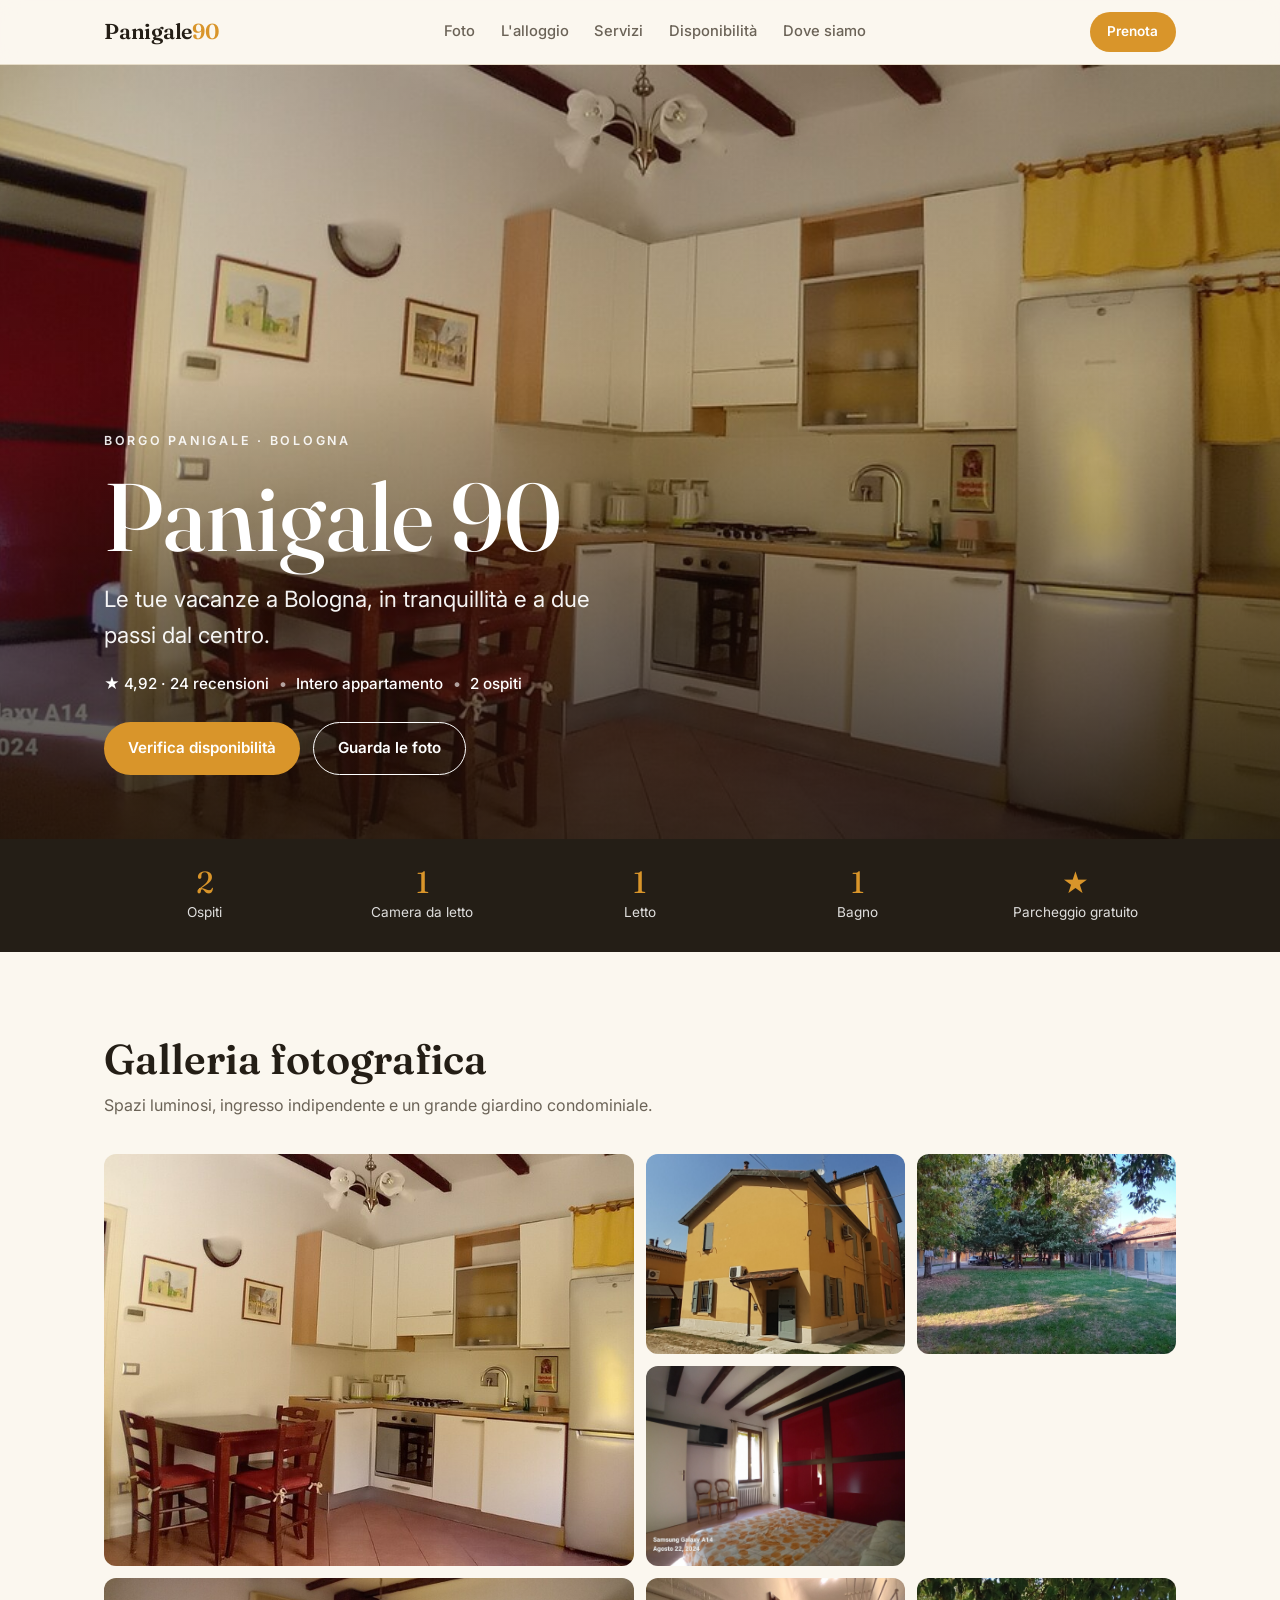
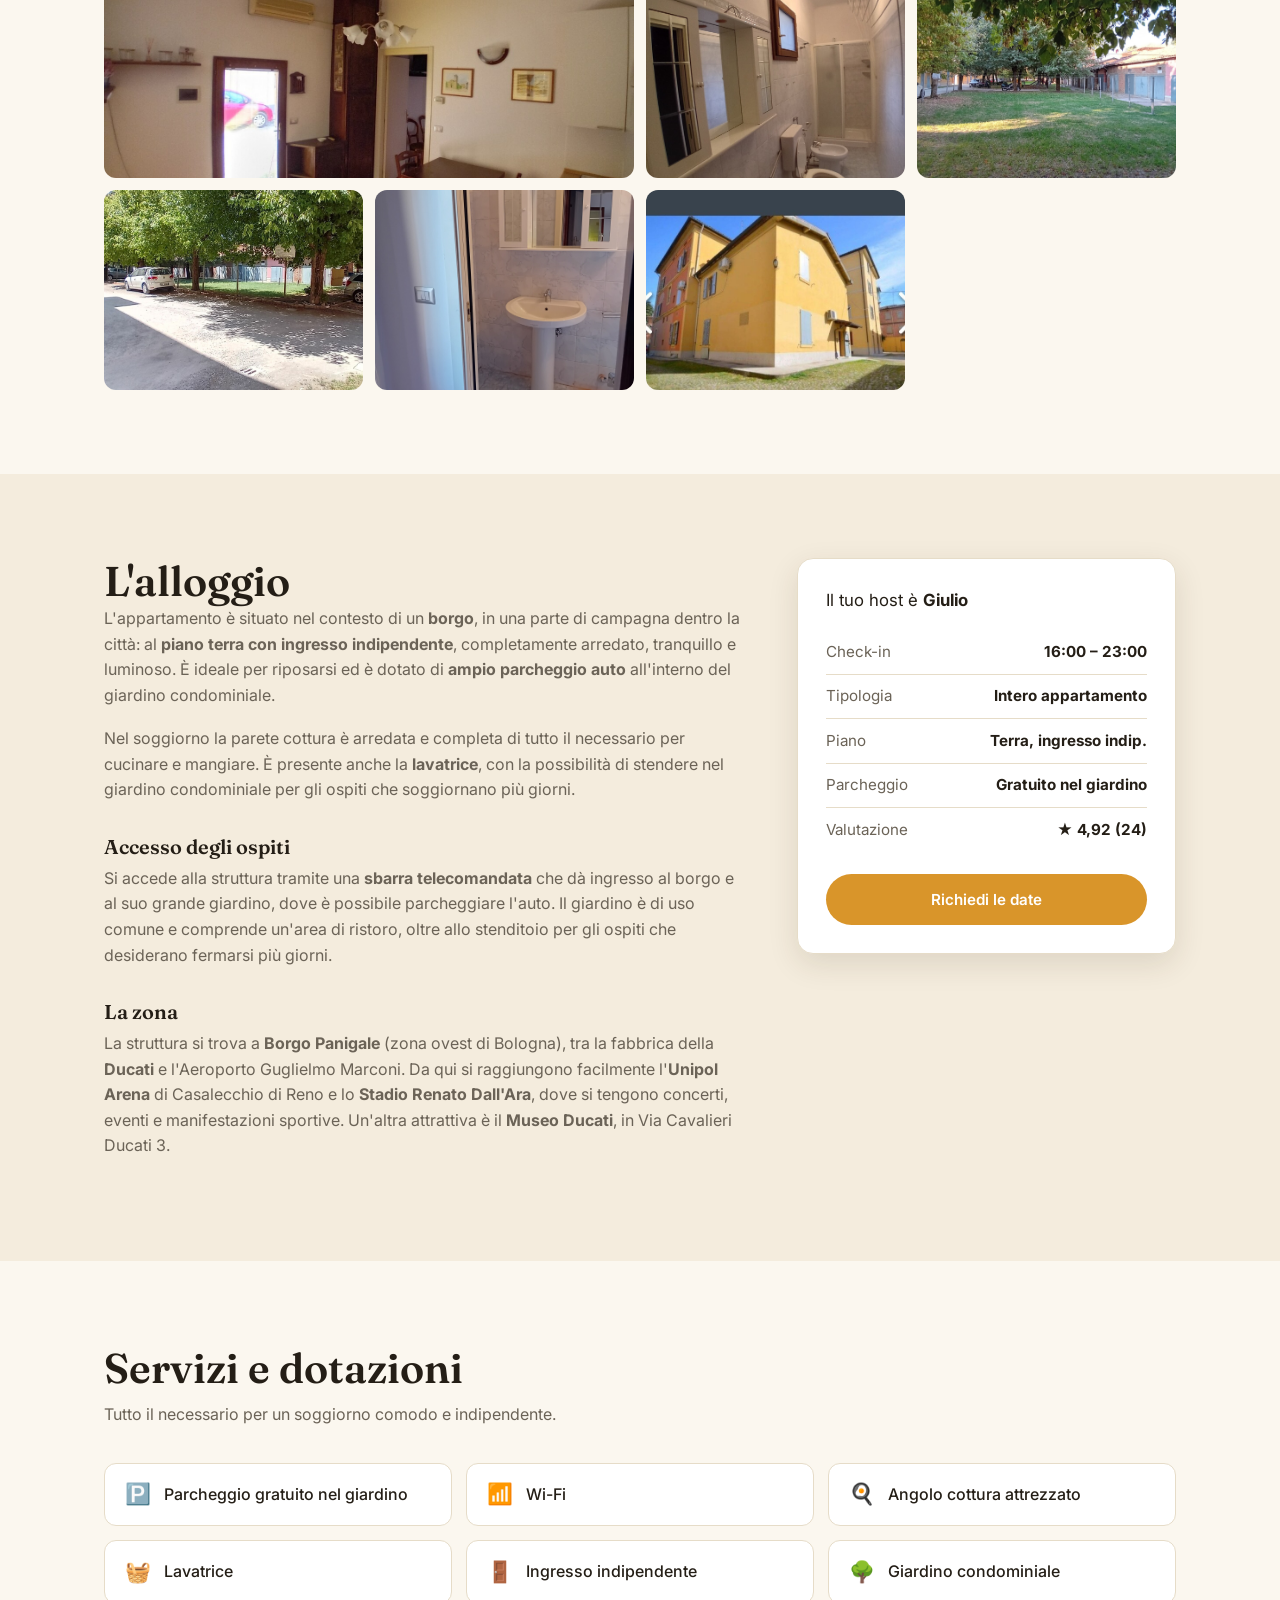
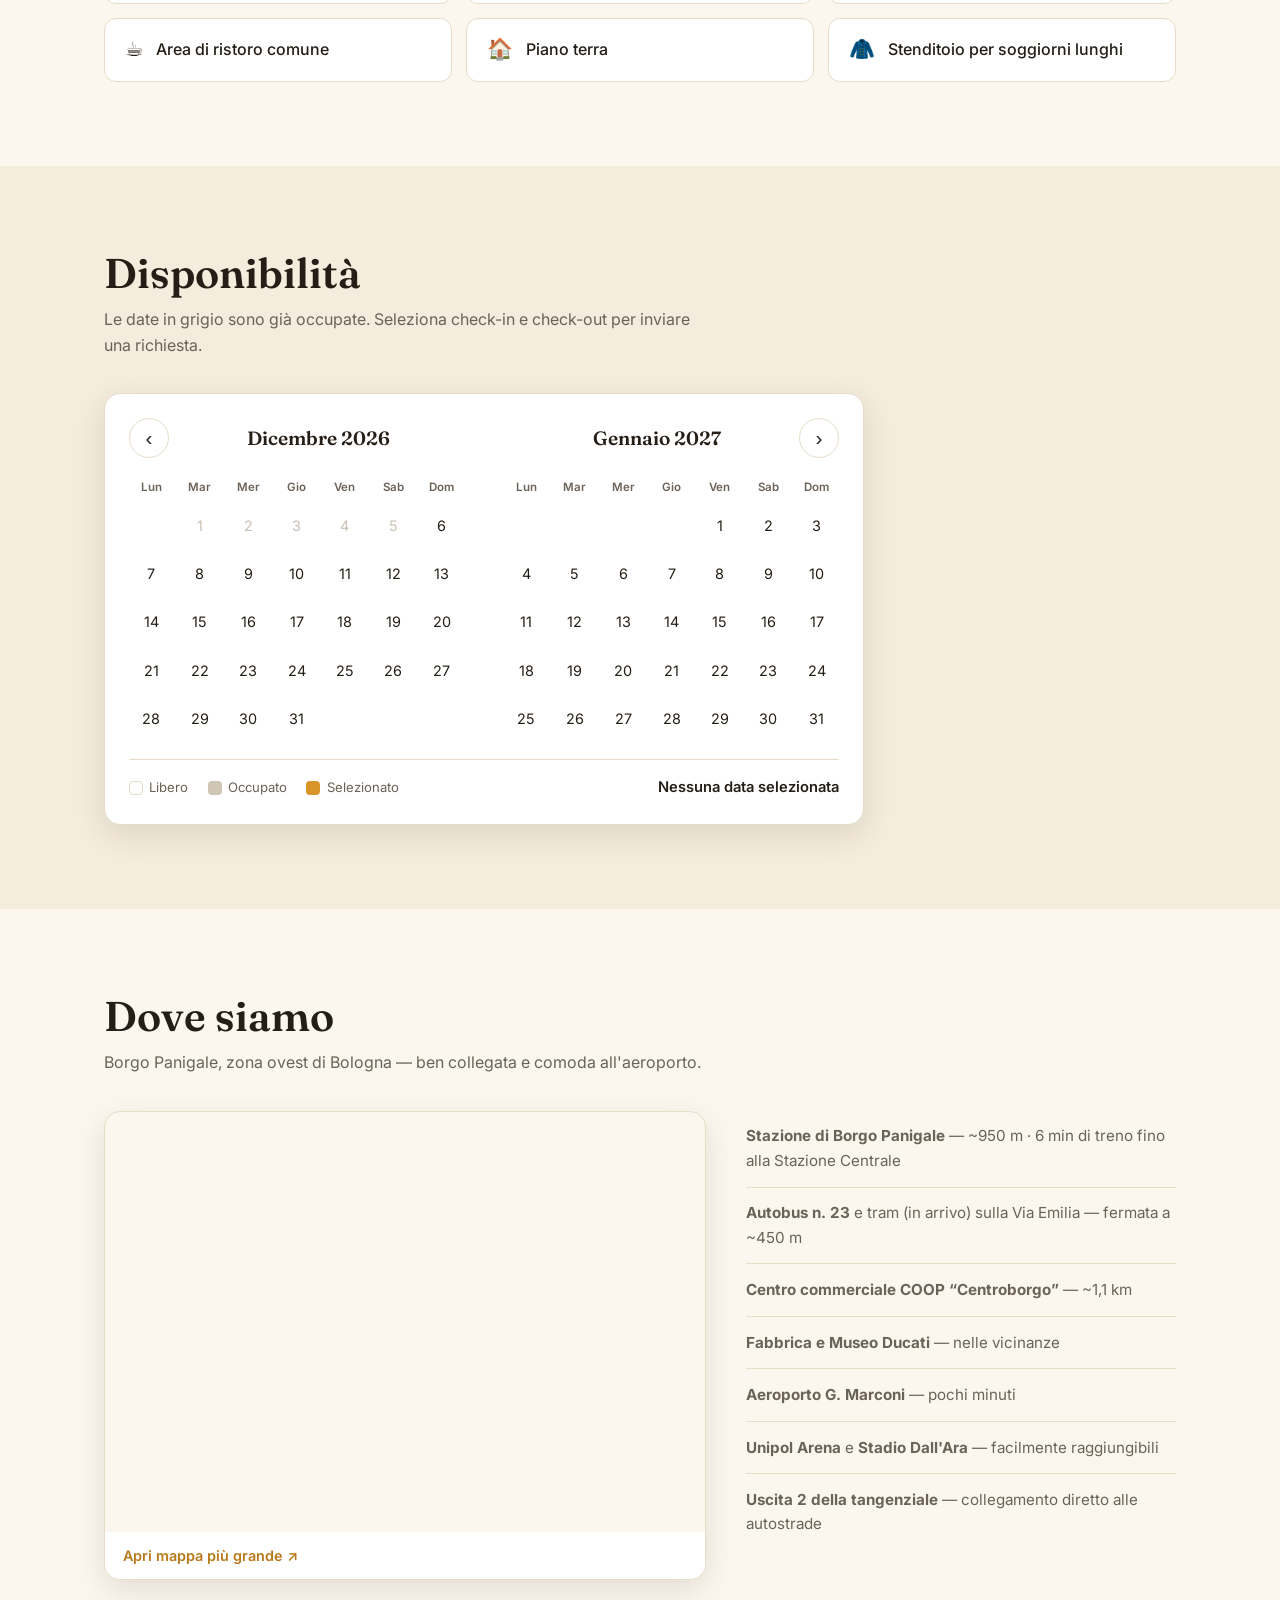
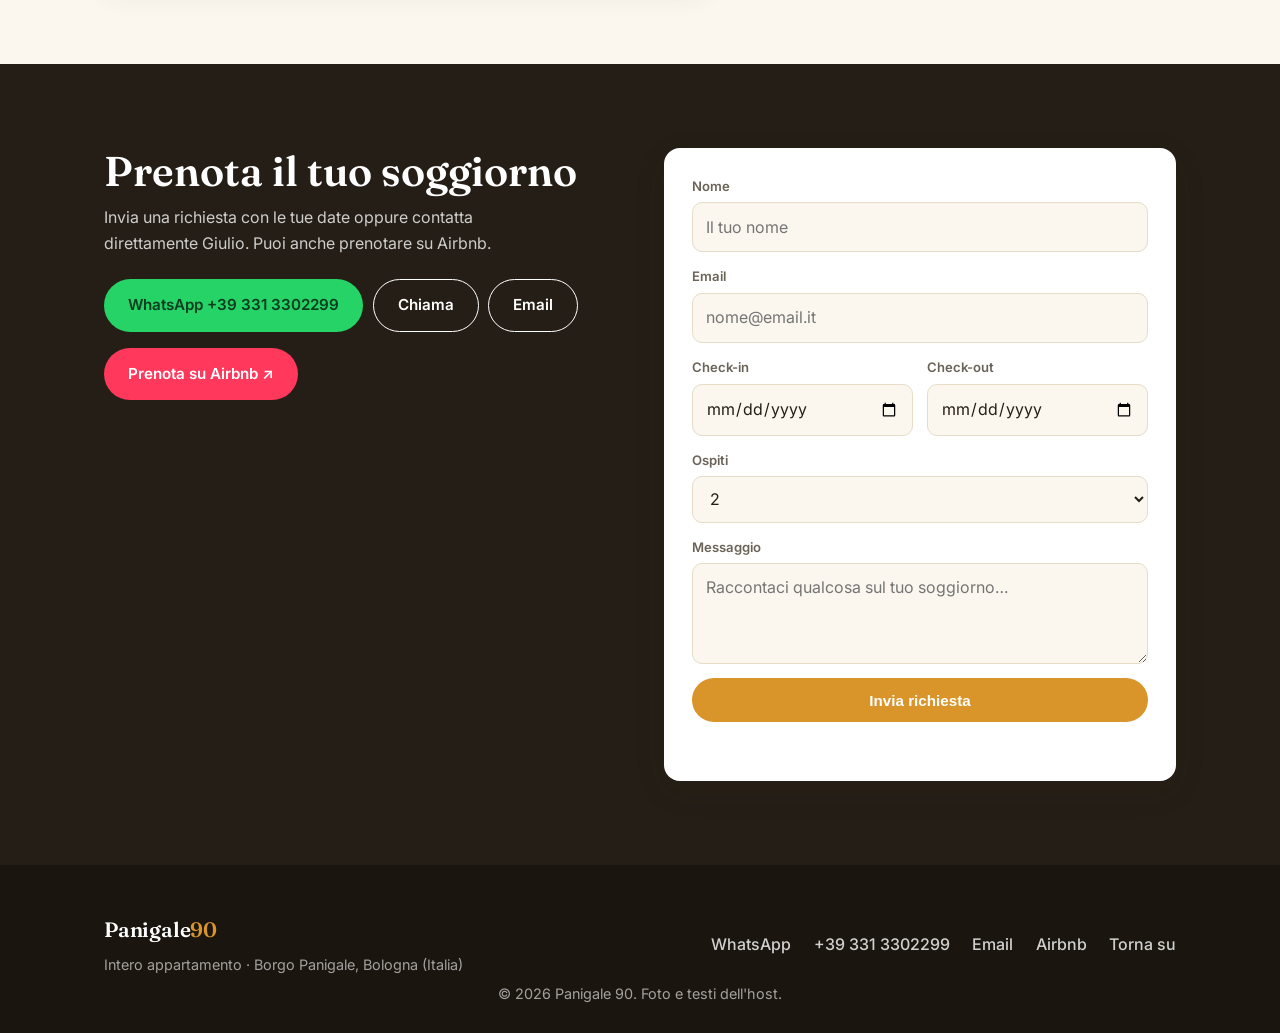
==== index.html @ 7d1d481d "Sito vetrina Panigale 90 — galleria, calendario disponibilità, mappa e contatti" ====
<!DOCTYPE html>
<html lang="it">
<head>
  <meta charset="UTF-8" />
  <meta name="viewport" content="width=device-width, initial-scale=1.0" />
  <title>Panigale 90 — Appartamento a Bologna | Borgo Panigale</title>
  <meta name="description" content="Panigale 90: intero appartamento a piano terra con ingresso indipendente a Borgo Panigale, Bologna. 2 ospiti, parcheggio gratuito, giardino. A 6 minuti dalla Stazione Centrale." />
  <meta property="og:title" content="Panigale 90 — Le tue vacanze a Bologna" />
  <meta property="og:description" content="Intero appartamento a piano terra con ingresso indipendente e parcheggio gratuito a Borgo Panigale, Bologna." />
  <meta property="og:image" content="assets/img/photo-03.jpg" />
  <meta property="og:type" content="website" />
  <link rel="preconnect" href="https://fonts.googleapis.com" />
  <link rel="preconnect" href="https://fonts.gstatic.com" crossorigin />
  <link href="https://fonts.googleapis.com/css2?family=Fraunces:opsz,wght@9..144,500;9..144,600&family=Inter:wght@400;500;600&display=swap" rel="stylesheet" />
  <link rel="stylesheet" href="css/style.css" />
</head>
<body>
  <!-- NAV -->
  <header class="nav" id="top">
    <div class="container nav__inner">
      <a href="#top" class="brand">Panigale<span>90</span></a>
      <nav class="nav__links">
        <a href="#gallery">Foto</a>
        <a href="#about">L'alloggio</a>
        <a href="#amenities">Servizi</a>
        <a href="#calendar">Disponibilità</a>
        <a href="#location">Dove siamo</a>
      </nav>
      <a href="#book" class="btn btn--small">Prenota</a>
    </div>
  </header>

  <!-- HERO -->
  <section class="hero">
    <div class="hero__media">
      <img src="assets/img/photo-03.jpg" alt="Soggiorno con angolo cottura di Panigale 90" />
      <div class="hero__overlay"></div>
    </div>
    <div class="container hero__content">
      <p class="hero__eyebrow">Borgo Panigale · Bologna</p>
      <h1>Panigale 90</h1>
      <p class="hero__tagline">Le tue vacanze a Bologna, in tranquillità e a due passi dal centro.</p>
      <div class="hero__meta">
        <span>★ 4,92 · 24 recensioni</span>
        <span class="dot">•</span>
        <span>Intero appartamento</span>
        <span class="dot">•</span>
        <span>2 ospiti</span>
      </div>
      <div class="hero__cta">
        <a href="#book" class="btn">Verifica disponibilità</a>
        <a href="#gallery" class="btn btn--ghost">Guarda le foto</a>
      </div>
    </div>
  </section>

  <!-- QUICK FACTS -->
  <section class="facts">
    <div class="container facts__grid">
      <div class="fact"><span class="fact__num">2</span><span class="fact__label">Ospiti</span></div>
      <div class="fact"><span class="fact__num">1</span><span class="fact__label">Camera da letto</span></div>
      <div class="fact"><span class="fact__num">1</span><span class="fact__label">Letto</span></div>
      <div class="fact"><span class="fact__num">1</span><span class="fact__label">Bagno</span></div>
      <div class="fact"><span class="fact__num">★</span><span class="fact__label">Parcheggio gratuito</span></div>
    </div>
  </section>

  <!-- GALLERY -->
  <section id="gallery" class="section">
    <div class="container">
      <h2 class="section__title">Galleria fotografica</h2>
      <p class="section__sub">Spazi luminosi, ingresso indipendente e un grande giardino condominiale.</p>
      <div class="gallery" id="galleryGrid"><!-- populated by JS --></div>
    </div>
  </section>

  <!-- ABOUT -->
  <section id="about" class="section section--alt">
    <div class="container about">
      <div class="about__text">
        <h2 class="section__title">L'alloggio</h2>
        <p>L'appartamento è situato nel contesto di un <strong>borgo</strong>, in una parte di campagna dentro la città: al <strong>piano terra con ingresso indipendente</strong>, completamente arredato, tranquillo e luminoso. È ideale per riposarsi ed è dotato di <strong>ampio parcheggio auto</strong> all'interno del giardino condominiale.</p>
        <p>Nel soggiorno la parete cottura è arredata e completa di tutto il necessario per cucinare e mangiare. È presente anche la <strong>lavatrice</strong>, con la possibilità di stendere nel giardino condominiale per gli ospiti che soggiornano più giorni.</p>

        <h3>Accesso degli ospiti</h3>
        <p>Si accede alla struttura tramite una <strong>sbarra telecomandata</strong> che dà ingresso al borgo e al suo grande giardino, dove è possibile parcheggiare l'auto. Il giardino è di uso comune e comprende un'area di ristoro, oltre allo stenditoio per gli ospiti che desiderano fermarsi più giorni.</p>

        <h3>La zona</h3>
        <p>La struttura si trova a <strong>Borgo Panigale</strong> (zona ovest di Bologna), tra la fabbrica della <strong>Ducati</strong> e l'Aeroporto Guglielmo Marconi. Da qui si raggiungono facilmente l'<strong>Unipol Arena</strong> di Casalecchio di Reno e lo <strong>Stadio Renato Dall'Ara</strong>, dove si tengono concerti, eventi e manifestazioni sportive. Un'altra attrattiva è il <strong>Museo Ducati</strong>, in Via Cavalieri Ducati 3.</p>
      </div>
      <aside class="about__card">
        <p class="about__host">Il tuo host è <strong>Giulio</strong></p>
        <ul class="about__list">
          <li><span>Check-in</span><strong>16:00 – 23:00</strong></li>
          <li><span>Tipologia</span><strong>Intero appartamento</strong></li>
          <li><span>Piano</span><strong>Terra, ingresso indip.</strong></li>
          <li><span>Parcheggio</span><strong>Gratuito nel giardino</strong></li>
          <li><span>Valutazione</span><strong>★ 4,92 (24)</strong></li>
        </ul>
        <a href="#book" class="btn btn--block">Richiedi le date</a>
      </aside>
    </div>
  </section>

  <!-- AMENITIES -->
  <section id="amenities" class="section">
    <div class="container">
      <h2 class="section__title">Servizi e dotazioni</h2>
      <p class="section__sub">Tutto il necessario per un soggiorno comodo e indipendente.</p>
      <ul class="amenities" id="amenitiesGrid"><!-- populated by JS --></ul>
    </div>
  </section>

  <!-- CALENDAR -->
  <section id="calendar" class="section section--alt">
    <div class="container">
      <h2 class="section__title">Disponibilità</h2>
      <p class="section__sub">Le date in grigio sono già occupate. Seleziona check-in e check-out per inviare una richiesta.</p>
      <div class="calendar" id="calendarApp">
        <div class="calendar__header">
          <button class="cal-nav" id="calPrev" aria-label="Mese precedente">‹</button>
          <div class="cal-month" id="calMonths"></div>
          <button class="cal-nav" id="calNext" aria-label="Mese successivo">›</button>
        </div>
        <div class="cal-grids" id="calGrids"></div>
        <div class="calendar__footer">
          <div class="cal-legend">
            <span><i class="sw sw--free"></i> Libero</span>
            <span><i class="sw sw--busy"></i> Occupato</span>
            <span><i class="sw sw--sel"></i> Selezionato</span>
          </div>
          <div class="cal-selection" id="calSelection">Nessuna data selezionata</div>
        </div>
      </div>
    </div>
  </section>

  <!-- LOCATION -->
  <section id="location" class="section">
    <div class="container">
      <h2 class="section__title">Dove siamo</h2>
      <p class="section__sub">Borgo Panigale, zona ovest di Bologna — ben collegata e comoda all'aeroporto.</p>
      <div class="location">
        <div class="location__map">
          <iframe
            title="Mappa di Panigale 90"
            loading="lazy"
            src="https://www.openstreetmap.org/export/embed.html?bbox=11.26%2C44.510%2C11.296%2C44.530&amp;layer=mapnik&amp;marker=44.51988%2C11.27823">
          </iframe>
          <a class="location__maplink" href="https://www.openstreetmap.org/?mlat=44.51988&mlon=11.27823#map=15/44.51988/11.27823" target="_blank" rel="noopener">Apri mappa più grande ↗</a>
        </div>
        <ul class="location__list">
          <li><strong>Stazione di Borgo Panigale</strong> — ~950 m · 6 min di treno fino alla Stazione Centrale</li>
          <li><strong>Autobus n. 23</strong> e tram (in arrivo) sulla Via Emilia — fermata a ~450 m</li>
          <li><strong>Centro commerciale COOP “Centroborgo”</strong> — ~1,1 km</li>
          <li><strong>Fabbrica e Museo Ducati</strong> — nelle vicinanze</li>
          <li><strong>Aeroporto G. Marconi</strong> — pochi minuti</li>
          <li><strong>Unipol Arena</strong> e <strong>Stadio Dall'Ara</strong> — facilmente raggiungibili</li>
          <li><strong>Uscita 2 della tangenziale</strong> — collegamento diretto alle autostrade</li>
        </ul>
      </div>
    </div>
  </section>

  <!-- BOOK / CONTACT -->
  <section id="book" class="section section--cta">
    <div class="container book">
      <div class="book__intro">
        <h2 class="section__title">Prenota il tuo soggiorno</h2>
        <p>Invia una richiesta con le tue date oppure contatta direttamente Giulio. Puoi anche prenotare su Airbnb.</p>
        <div class="book__contacts">
          <a class="btn btn--wa" href="https://wa.me/393313302299" target="_blank" rel="noopener">WhatsApp +39 331 3302299</a>
          <a class="btn btn--ghost" href="tel:+393313302299">Chiama</a>
          <a class="btn btn--ghost" href="mailto:giulio.saladini@alice.it">Email</a>
        </div>
        <a class="btn btn--airbnb" href="https://www.airbnb.com/rooms/994075475181136624" target="_blank" rel="noopener">Prenota su Airbnb ↗</a>
      </div>
      <form class="book__form" id="bookForm">
        <div class="field">
          <label for="fName">Nome</label>
          <input id="fName" name="name" type="text" required placeholder="Il tuo nome" />
        </div>
        <div class="field">
          <label for="fEmail">Email</label>
          <input id="fEmail" name="email" type="email" required placeholder="nome@email.it" />
        </div>
        <div class="field field--half">
          <label for="fIn">Check-in</label>
          <input id="fIn" name="checkin" type="date" />
        </div>
        <div class="field field--half">
          <label for="fOut">Check-out</label>
          <input id="fOut" name="checkout" type="date" />
        </div>
        <div class="field">
          <label for="fGuests">Ospiti</label>
          <select id="fGuests" name="guests"><option>1</option><option selected>2</option></select>
        </div>
        <div class="field">
          <label for="fMsg">Messaggio</label>
          <textarea id="fMsg" name="message" rows="3" placeholder="Raccontaci qualcosa sul tuo soggiorno…"></textarea>
        </div>
        <button type="submit" class="btn btn--block">Invia richiesta</button>
        <p class="book__note" id="bookNote"></p>
      </form>
    </div>
  </section>

  <footer class="footer">
    <div class="container footer__inner">
      <div>
        <span class="brand brand--footer">Panigale<span>90</span></span>
        <p>Intero appartamento · Borgo Panigale, Bologna (Italia)</p>
      </div>
      <div class="footer__links">
        <a href="https://wa.me/393313302299" target="_blank" rel="noopener">WhatsApp</a>
        <a href="tel:+393313302299">+39 331 3302299</a>
        <a href="mailto:giulio.saladini@alice.it">Email</a>
        <a href="https://www.airbnb.com/rooms/994075475181136624" target="_blank" rel="noopener">Airbnb</a>
        <a href="#top">Torna su</a>
      </div>
    </div>
    <p class="footer__legal">© <span id="year"></span> Panigale 90. Foto e testi dell'host.</p>
  </footer>

  <!-- LIGHTBOX -->
  <div class="lightbox" id="lightbox" hidden>
    <button class="lb-close" id="lbClose" aria-label="Chiudi">×</button>
    <button class="lb-nav lb-prev" id="lbPrev" aria-label="Precedente">‹</button>
    <img id="lbImg" src="" alt="" />
    <button class="lb-nav lb-next" id="lbNext" aria-label="Successiva">›</button>
  </div>

  <script src="js/availability.js"></script>
  <script src="js/main.js"></script>
</body>
</html>
---- css/style.css ----
:root{
  --ochre:#d9952a;
  --ochre-dark:#b9791a;
  --ink:#241e16;
  --muted:#6b6357;
  --cream:#fbf7ef;
  --cream-2:#f4ecdd;
  --line:#e6dcc8;
  --busy:#cfc6b6;
  --white:#fff;
  --radius:16px;
  --shadow:0 10px 30px rgba(60,45,20,.12);
  --maxw:1120px;
}
*{box-sizing:border-box}
html{scroll-behavior:smooth}
body{
  margin:0;font-family:"Inter",system-ui,sans-serif;color:var(--ink);
  background:var(--cream);line-height:1.6;-webkit-font-smoothing:antialiased;
}
img{max-width:100%;display:block}
a{color:inherit;text-decoration:none}
.container{width:100%;max-width:var(--maxw);margin:0 auto;padding:0 24px}
h1,h2,h3{font-family:"Fraunces",Georgia,serif;font-weight:600;line-height:1.15;margin:0}

/* Buttons */
.btn{
  display:inline-flex;align-items:center;justify-content:center;gap:.5rem;
  background:var(--ochre);color:#fff;font-weight:600;font-size:.95rem;
  padding:.85rem 1.5rem;border-radius:999px;border:0;cursor:pointer;
  transition:transform .15s ease, background .2s ease;
}
.btn:hover{background:var(--ochre-dark);transform:translateY(-1px)}
.btn--ghost{background:transparent;border:1.5px solid #fff;color:#fff}
.btn--ghost:hover{background:rgba(255,255,255,.15)}
.btn--small{padding:.55rem 1.1rem;font-size:.85rem}
.btn--block{width:100%}
.btn--airbnb{background:#ff385c}
.btn--airbnb:hover{background:#e11d48}

/* Nav */
.nav{position:sticky;top:0;z-index:50;background:rgba(251,247,239,.9);
  backdrop-filter:blur(10px);border-bottom:1px solid var(--line)}
.nav__inner{display:flex;align-items:center;justify-content:space-between;height:64px;gap:1rem}
.brand{font-family:"Fraunces",serif;font-weight:600;font-size:1.35rem;letter-spacing:-.01em}
.brand span{color:var(--ochre)}
.nav__links{display:flex;gap:1.6rem;font-size:.92rem;font-weight:500}
.nav__links a{color:var(--muted)}
.nav__links a:hover{color:var(--ink)}

/* Hero */
.hero{position:relative;min-height:86vh;display:flex;align-items:flex-end;color:#fff}
.hero__media,.hero__media img{position:absolute;inset:0;width:100%;height:100%;object-fit:cover}
.hero__overlay{position:absolute;inset:0;
  background:linear-gradient(180deg,rgba(20,15,8,.25)0%,rgba(20,15,8,.15)40%,rgba(20,15,8,.78)100%)}
.hero__content{position:relative;padding-bottom:64px;padding-top:120px}
.hero__eyebrow{text-transform:uppercase;letter-spacing:.22em;font-size:.78rem;font-weight:600;opacity:.9;margin:0 0 .6rem}
.hero h1{font-size:clamp(3rem,9vw,6rem);font-weight:500}
.hero__tagline{font-size:clamp(1.05rem,2.4vw,1.4rem);max-width:36ch;margin:.6rem 0 0;opacity:.95}
.hero__meta{display:flex;flex-wrap:wrap;align-items:center;gap:.6rem;margin:1.2rem 0 1.6rem;font-size:.95rem;font-weight:500}
.hero__meta .dot{opacity:.6}
.hero__cta{display:flex;gap:.8rem;flex-wrap:wrap}

/* Facts */
.facts{background:var(--ink);color:#fff}
.facts__grid{display:flex;flex-wrap:wrap;justify-content:space-between;gap:1rem;padding:28px 24px}
.fact{display:flex;flex-direction:column;align-items:center;flex:1;min-width:90px}
.fact__num{font-family:"Fraunces",serif;font-size:1.9rem;color:var(--ochre);line-height:1}
.fact__label{font-size:.85rem;opacity:.85;margin-top:.3rem;text-align:center}

/* Sections */
.section{padding:84px 0}
.section--alt{background:var(--cream-2)}
.section--cta{background:var(--ink);color:#fff}
.section__title{font-size:clamp(1.8rem,4vw,2.6rem)}
.section__sub{color:var(--muted);margin:.6rem 0 2.2rem;max-width:60ch}
.section--cta .section__sub{color:rgba(255,255,255,.75)}

/* Gallery */
.gallery{display:grid;grid-template-columns:repeat(4,1fr);grid-auto-rows:200px;gap:12px}
.gallery figure{margin:0;overflow:hidden;border-radius:12px;cursor:pointer;position:relative;background:var(--cream-2)}
.gallery img{width:100%;height:100%;object-fit:cover;transition:transform .5s ease}
.gallery figure:hover img{transform:scale(1.06)}
.gallery .g-big{grid-column:span 2;grid-row:span 2}
.gallery .g-wide{grid-column:span 2}

/* About */
.about{display:grid;grid-template-columns:1.7fr 1fr;gap:48px;align-items:start}
.about__text p{color:var(--muted);margin:0 0 1.1rem}
.about__text h3{margin:2rem 0 .5rem;font-size:1.25rem}
.about__card{background:#fff;border:1px solid var(--line);border-radius:var(--radius);
  padding:28px;box-shadow:var(--shadow);position:sticky;top:88px}
.about__host{margin:0 0 1rem;font-size:1.05rem}
.about__list{list-style:none;margin:0 0 1.4rem;padding:0}
.about__list li{display:flex;justify-content:space-between;gap:1rem;padding:.6rem 0;border-bottom:1px solid var(--line);font-size:.95rem}
.about__list li span{color:var(--muted)}
.about__list li:last-child{border-bottom:0}

/* Amenities */
.amenities{list-style:none;margin:0;padding:0;display:grid;grid-template-columns:repeat(3,1fr);gap:14px}
.amenities li{background:#fff;border:1px solid var(--line);border-radius:12px;padding:18px 20px;
  display:flex;align-items:center;gap:.8rem;font-weight:500}
.amenities li .ic{font-size:1.3rem;line-height:1}

/* Calendar */
.calendar{background:#fff;border:1px solid var(--line);border-radius:var(--radius);
  box-shadow:var(--shadow);max-width:760px;padding:24px}
.calendar__header{display:flex;align-items:center;justify-content:space-between;margin-bottom:14px}
.cal-month{display:flex;gap:48px;font-family:"Fraunces",serif;font-size:1.2rem;font-weight:600;flex:1;justify-content:space-around}
.cal-nav{width:40px;height:40px;border-radius:50%;border:1px solid var(--line);background:#fff;
  font-size:1.3rem;cursor:pointer;color:var(--ink);transition:background .2s}
.cal-nav:hover{background:var(--cream-2)}
.cal-grids{display:grid;grid-template-columns:1fr 1fr;gap:40px}
.cal-grid{}
.cal-grid h4{display:none}
.cal-week,.cal-days{display:grid;grid-template-columns:repeat(7,1fr);gap:4px}
.cal-week span{text-align:center;font-size:.72rem;color:var(--muted);font-weight:600;padding:6px 0}
.cal-day{aspect-ratio:1;display:flex;align-items:center;justify-content:center;font-size:.9rem;
  border-radius:9px;cursor:pointer;border:1px solid transparent;transition:background .15s}
.cal-day.empty{cursor:default}
.cal-day.free:hover{background:var(--cream-2)}
.cal-day.busy{color:#a59c8c;background:var(--busy);cursor:not-allowed;text-decoration:line-through}
.cal-day.past{color:#c8c0b2;cursor:not-allowed}
.cal-day.sel{background:var(--ochre);color:#fff;font-weight:600}
.cal-day.inrange{background:rgba(217,149,42,.18)}
.calendar__footer{display:flex;flex-wrap:wrap;gap:1rem;justify-content:space-between;align-items:center;
  margin-top:18px;padding-top:16px;border-top:1px solid var(--line)}
.cal-legend{display:flex;gap:1.2rem;font-size:.82rem;color:var(--muted)}
.cal-legend span{display:flex;align-items:center;gap:.4rem}
.sw{width:14px;height:14px;border-radius:4px;display:inline-block}
.sw--free{background:#fff;border:1px solid var(--line)}
.sw--busy{background:var(--busy)}
.sw--sel{background:var(--ochre)}
.cal-selection{font-weight:600;font-size:.92rem}

/* Location */
.location{display:grid;grid-template-columns:1.4fr 1fr;gap:40px;align-items:start}
.location__map{border-radius:var(--radius);overflow:hidden;border:1px solid var(--line);box-shadow:var(--shadow)}
.location__map iframe{width:100%;height:420px;border:0;display:block}
.location__maplink{display:block;padding:12px 18px;background:#fff;font-weight:600;font-size:.9rem;color:var(--ochre-dark)}
.location__list{list-style:none;margin:0;padding:0}
.location__list li{padding:.85rem 0;border-bottom:1px solid var(--line);color:var(--muted);font-size:.95rem}
.location__list li:last-child{border-bottom:0}

/* Book */
.book{display:grid;grid-template-columns:1fr 1fr;gap:48px;align-items:start}
.book__intro p{color:rgba(255,255,255,.78);margin:.6rem 0 1.4rem;max-width:42ch}
.book__contacts{display:flex;flex-wrap:wrap;gap:.6rem;margin-bottom:1rem}
.btn--wa{background:#25d366;color:#0b3d1f}
.btn--wa:hover{background:#1fb957}
.book__form{background:#fff;color:var(--ink);border-radius:var(--radius);padding:28px;
  display:grid;grid-template-columns:1fr 1fr;gap:14px;box-shadow:var(--shadow)}
.field{display:flex;flex-direction:column;grid-column:span 2}
.field--half{grid-column:span 1}
.field label{font-size:.82rem;font-weight:600;margin-bottom:.35rem;color:var(--muted)}
.field input,.field select,.field textarea{
  font:inherit;padding:.7rem .8rem;border:1px solid var(--line);border-radius:10px;background:var(--cream);color:var(--ink)}
.field input:focus,.field select:focus,.field textarea:focus{outline:2px solid var(--ochre);border-color:var(--ochre)}
.book__form .btn{grid-column:span 2}
.book__note{grid-column:span 2;font-size:.85rem;color:var(--muted);margin:.2rem 0 0;text-align:center;min-height:1em}

/* Footer */
.footer{background:#1a150f;color:#fff;padding:48px 0 28px}
.footer__inner{display:flex;justify-content:space-between;flex-wrap:wrap;gap:1.4rem;align-items:center}
.footer p{color:rgba(255,255,255,.6);margin:.4rem 0 0;font-size:.9rem}
.brand--footer{color:#fff;font-size:1.3rem}
.footer__links{display:flex;gap:1.4rem;font-weight:500}
.footer__links a{color:rgba(255,255,255,.8)}
.footer__legal{text-align:center;color:rgba(255,255,255,.4);font-size:.8rem;margin:32px 0 0}

/* Lightbox */
.lightbox{position:fixed;inset:0;z-index:100;background:rgba(15,12,8,.94);
  display:flex;align-items:center;justify-content:center}
.lightbox[hidden]{display:none}
.lightbox img{max-width:90vw;max-height:86vh;border-radius:8px;box-shadow:0 20px 60px rgba(0,0,0,.5)}
.lb-close{position:absolute;top:20px;right:26px;background:none;border:0;color:#fff;font-size:2.4rem;cursor:pointer;line-height:1}
.lb-nav{position:absolute;top:50%;transform:translateY(-50%);background:rgba(255,255,255,.12);
  border:0;color:#fff;font-size:2rem;width:56px;height:56px;border-radius:50%;cursor:pointer}
.lb-nav:hover{background:rgba(255,255,255,.25)}
.lb-prev{left:24px}.lb-next{right:24px}

/* Responsive */
@media(max-width:900px){
  .nav__links{display:none}
  .about,.location,.book{grid-template-columns:1fr}
  .about__card{position:static}
  .amenities{grid-template-columns:repeat(2,1fr)}
  .cal-grids{grid-template-columns:1fr}
  .cal-month{justify-content:center;gap:0}
  .cal-month span:nth-child(2){display:none}
  .gallery{grid-template-columns:repeat(2,1fr);grid-auto-rows:160px}
  .gallery .g-big{grid-column:span 2;grid-row:span 1}
}
@media(max-width:540px){
  .section{padding:60px 0}
  .amenities{grid-template-columns:1fr}
  .book__form{grid-template-columns:1fr}
  .field--half{grid-column:span 2}
  .facts__grid{gap:.5rem}
  .fact{min-width:60px}
}
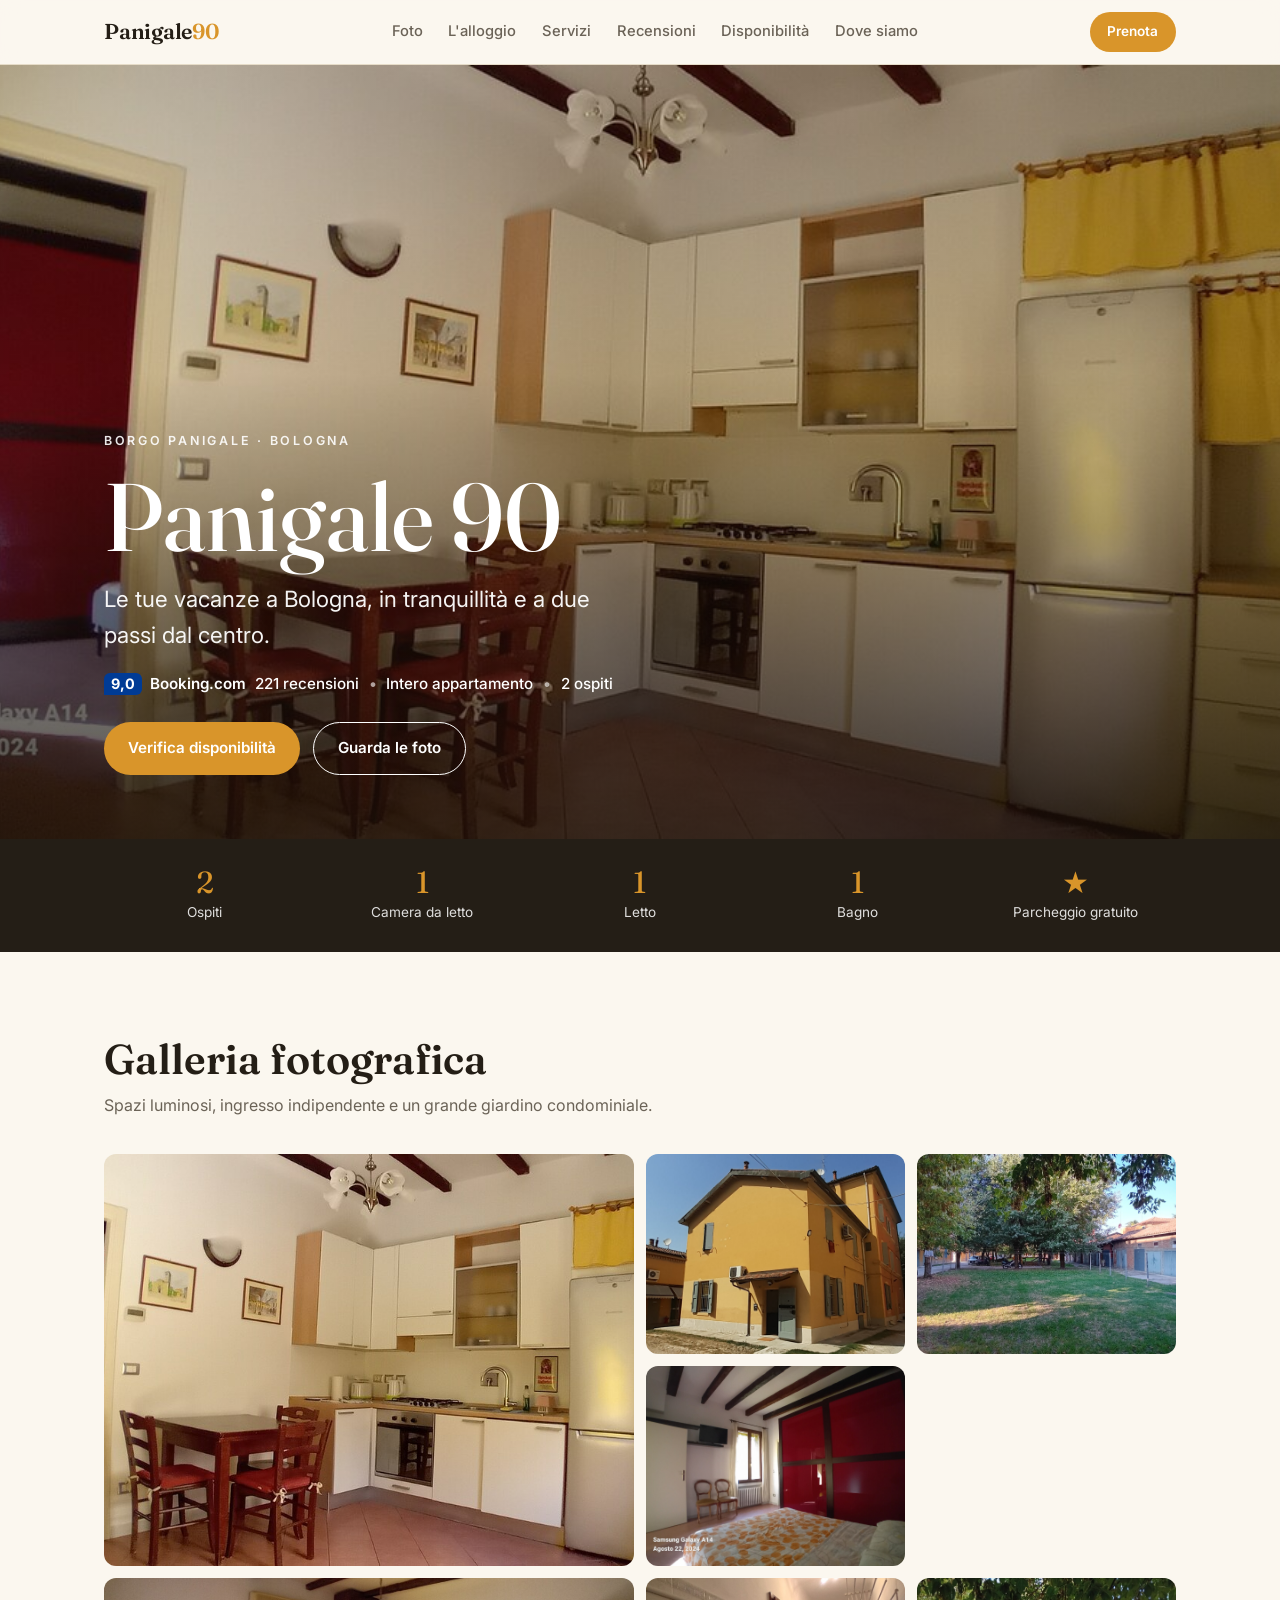
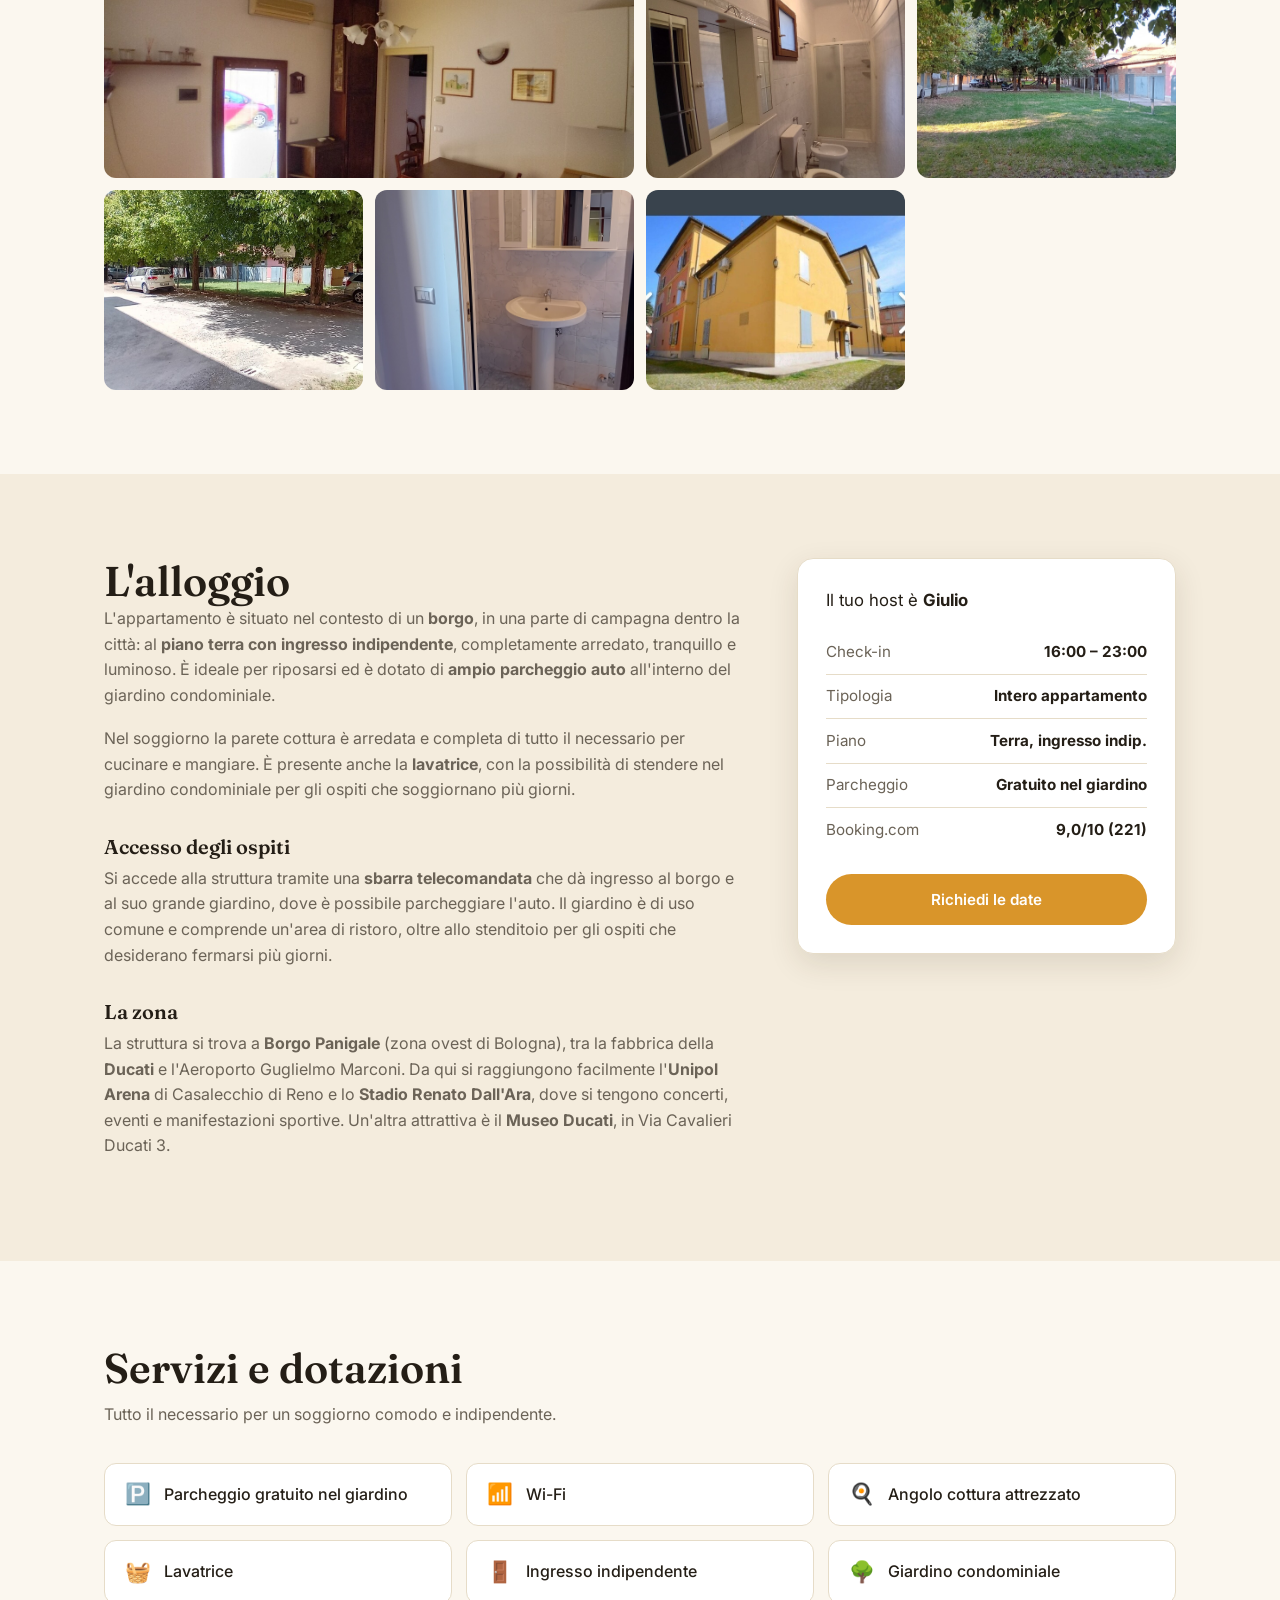
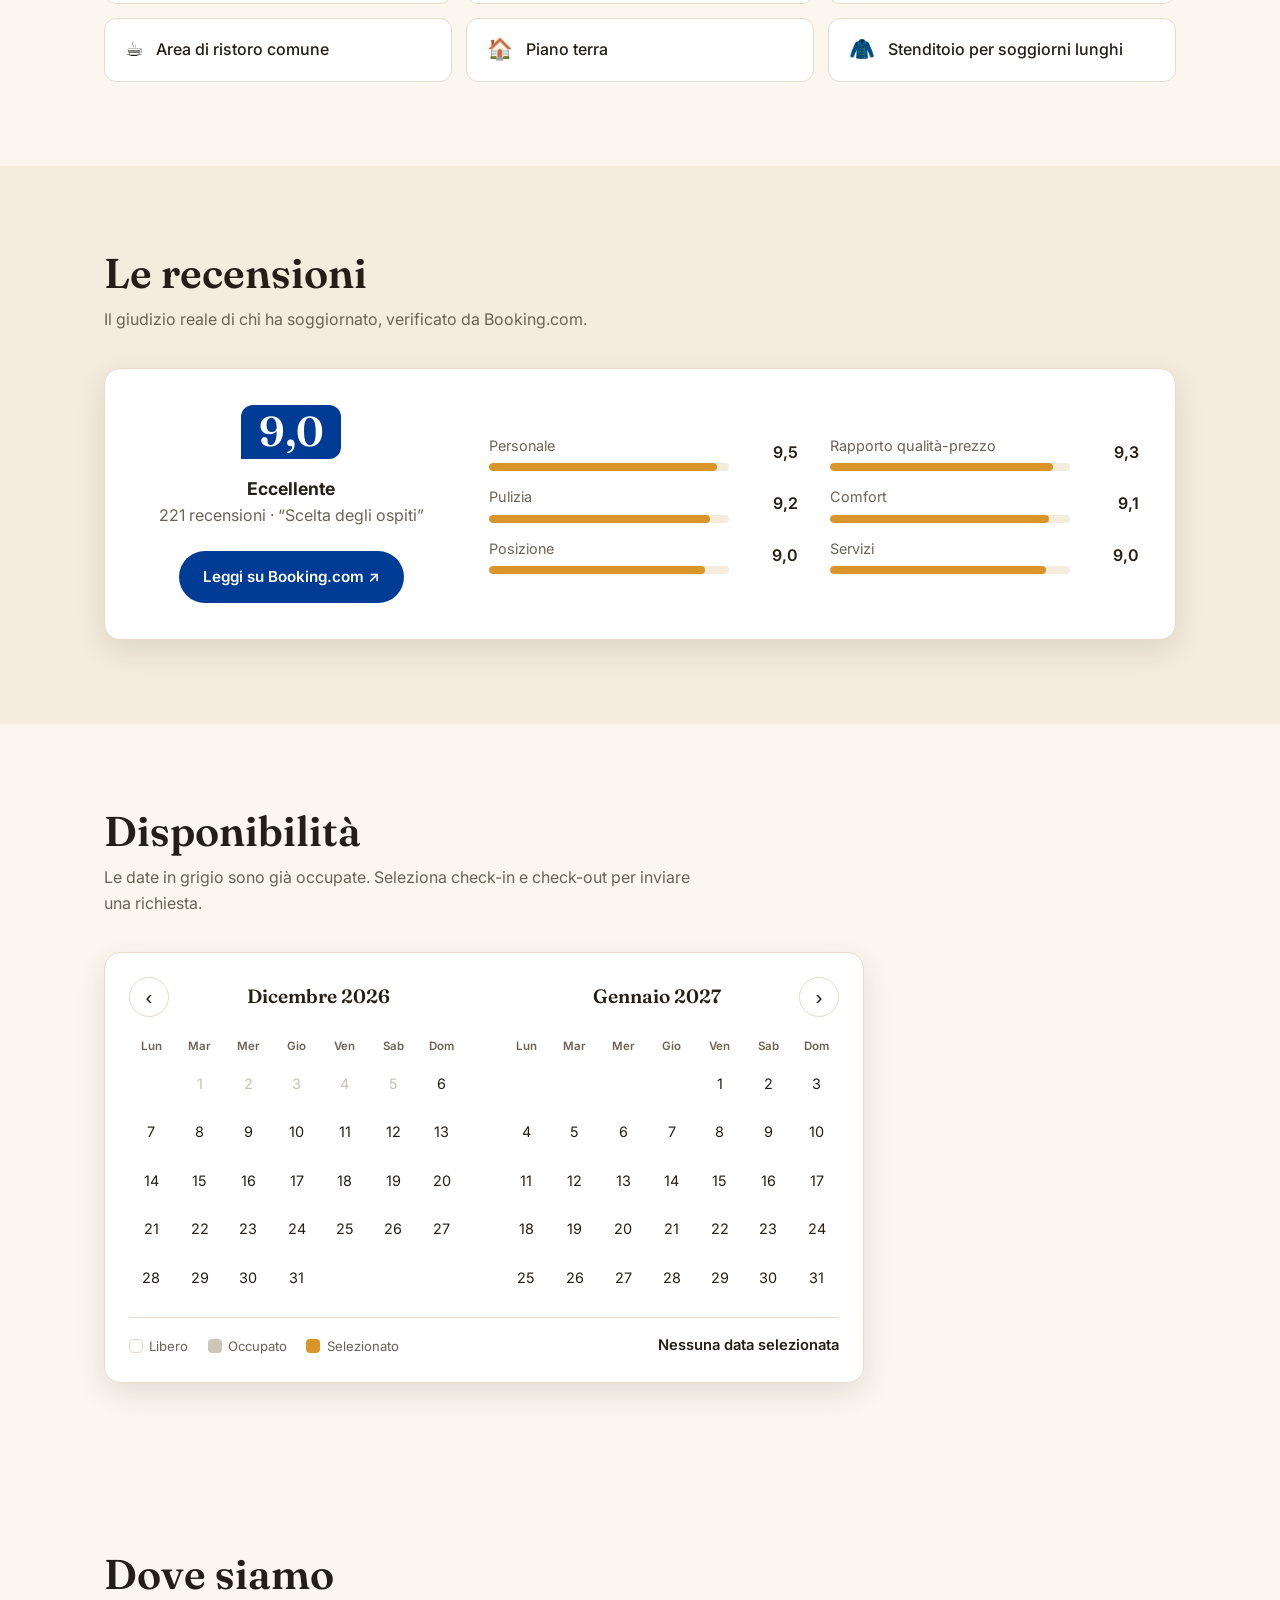
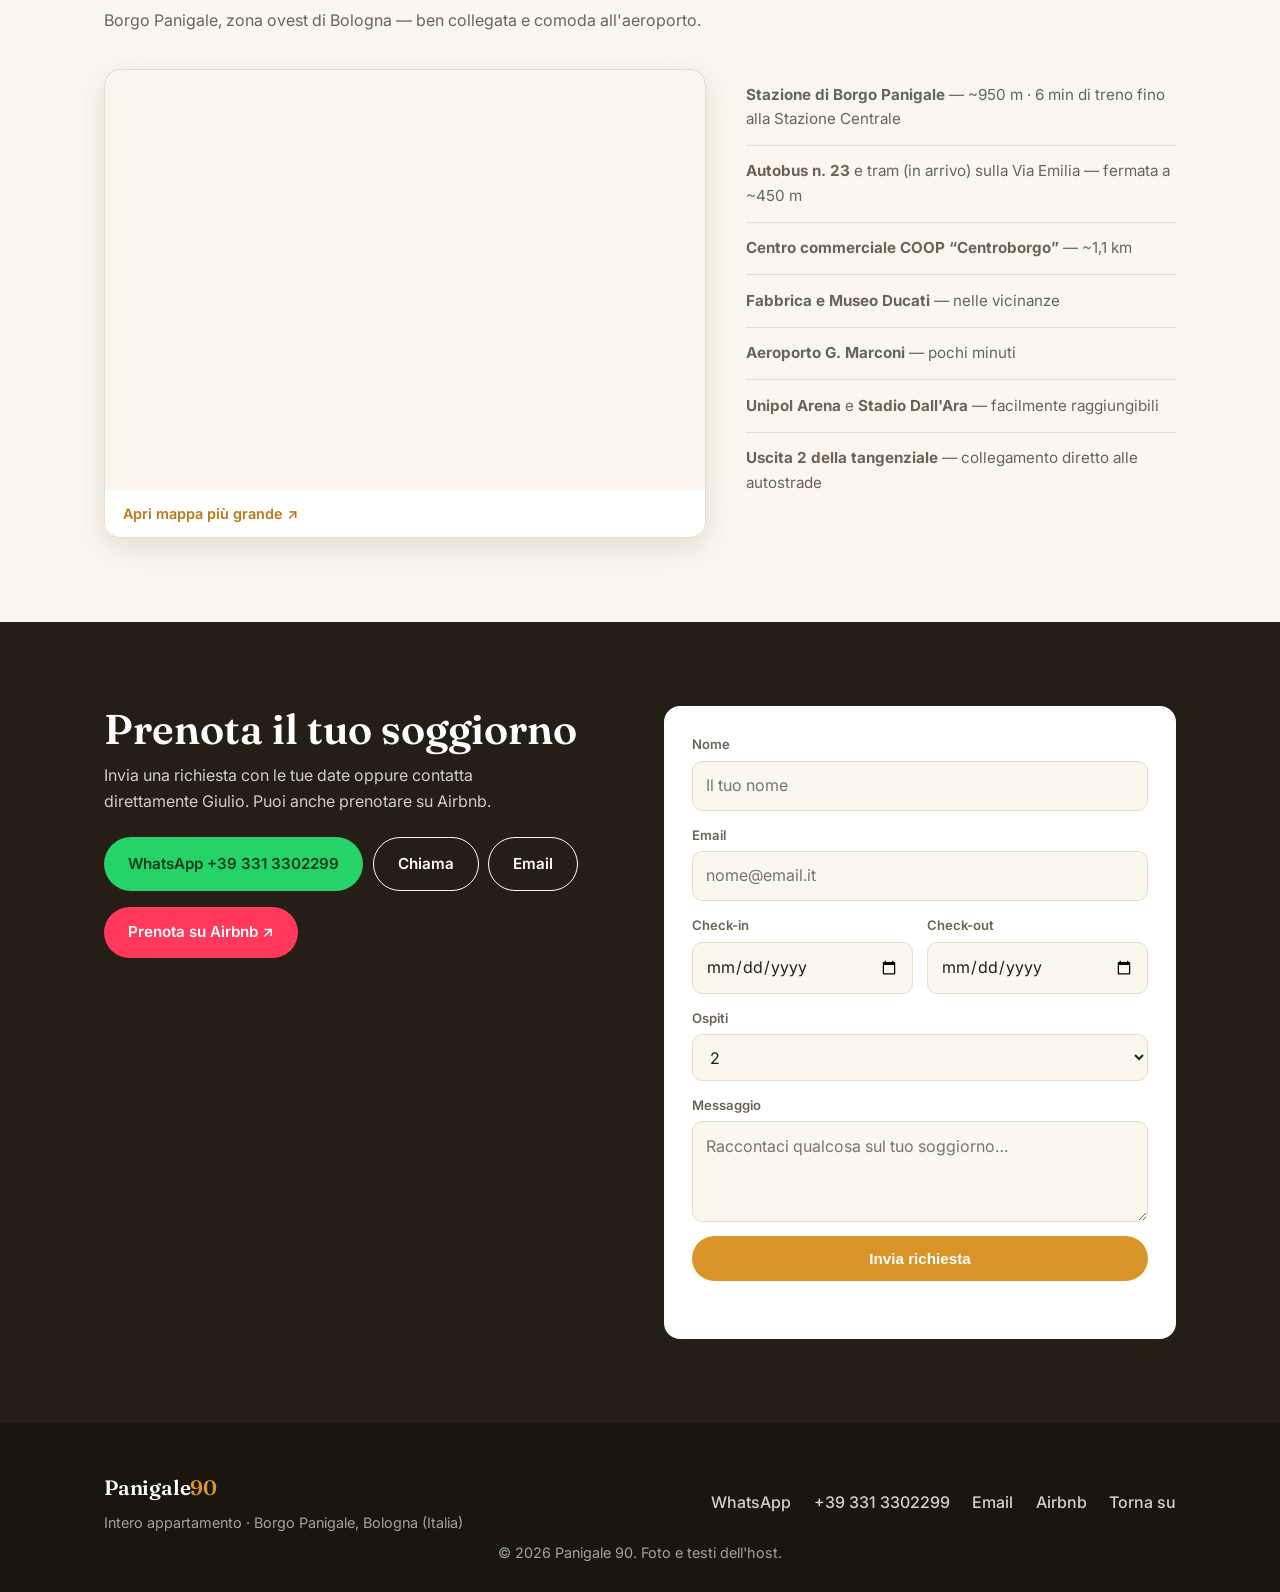
==== commit 3fae53d6: "Aggiorno numero recensioni Booking a 221" ====
--- a/index.html
+++ b/index.html
@@ -23,6 +23,7 @@
         <a href="#gallery">Foto</a>
         <a href="#about">L'alloggio</a>
         <a href="#amenities">Servizi</a>
+        <a href="#reviews">Recensioni</a>
         <a href="#calendar">Disponibilità</a>
         <a href="#location">Dove siamo</a>
       </nav>
@@ -41,7 +42,8 @@
       <h1>Panigale 90</h1>
       <p class="hero__tagline">Le tue vacanze a Bologna, in tranquillità e a due passi dal centro.</p>
       <div class="hero__meta">
-        <span>★ 4,92 · 24 recensioni</span>
+        <span class="bk-badge"><b>9,0</b> Booking.com</span>
+        <span>221 recensioni</span>
         <span class="dot">•</span>
         <span>Intero appartamento</span>
         <span class="dot">•</span>
@@ -95,7 +97,7 @@
           <li><span>Tipologia</span><strong>Intero appartamento</strong></li>
           <li><span>Piano</span><strong>Terra, ingresso indip.</strong></li>
           <li><span>Parcheggio</span><strong>Gratuito nel giardino</strong></li>
-          <li><span>Valutazione</span><strong>★ 4,92 (24)</strong></li>
+          <li><span>Booking.com</span><strong>9,0/10 (221)</strong></li>
         </ul>
         <a href="#book" class="btn btn--block">Richiedi le date</a>
       </aside>
@@ -111,8 +113,31 @@
     </div>
   </section>
 
+  <!-- REVIEWS -->
+  <section id="reviews" class="section section--alt">
+    <div class="container">
+      <h2 class="section__title">Le recensioni</h2>
+      <p class="section__sub">Il giudizio reale di chi ha soggiornato, verificato da Booking.com.</p>
+      <div class="reviews">
+        <div class="reviews__score">
+          <div class="bk-score">9,0</div>
+          <p class="reviews__label"><strong>Eccellente</strong><br />221 recensioni · “Scelta degli ospiti”</p>
+          <a class="btn btn--book" href="https://www.booking.com/hotel/it/panigale90.it.html" target="_blank" rel="noopener">Leggi su Booking.com ↗</a>
+        </div>
+        <ul class="reviews__bars">
+          <li><span>Personale</span><i><b style="width:95%"></b></i><em>9,5</em></li>
+          <li><span>Rapporto qualità-prezzo</span><i><b style="width:93%"></b></i><em>9,3</em></li>
+          <li><span>Pulizia</span><i><b style="width:92%"></b></i><em>9,2</em></li>
+          <li><span>Comfort</span><i><b style="width:91%"></b></i><em>9,1</em></li>
+          <li><span>Posizione</span><i><b style="width:90%"></b></i><em>9,0</em></li>
+          <li><span>Servizi</span><i><b style="width:90%"></b></i><em>9,0</em></li>
+        </ul>
+      </div>
+    </div>
+  </section>
+
   <!-- CALENDAR -->
-  <section id="calendar" class="section section--alt">
+  <section id="calendar" class="section">
     <div class="container">
       <h2 class="section__title">Disponibilità</h2>
       <p class="section__sub">Le date in grigio sono già occupate. Seleziona check-in e check-out per inviare una richiesta.</p>
--- a/css/style.css
+++ b/css/style.css
@@ -133,6 +133,27 @@
 .sw--sel{background:var(--ochre)}
 .cal-selection{font-weight:600;font-size:.92rem}
 
+/* Booking badge (hero) */
+.bk-badge{display:inline-flex;align-items:center;gap:.45rem;font-weight:600}
+.bk-badge b{background:#003b95;color:#fff;border-radius:6px 6px 6px 0;padding:.15rem .45rem;font-size:.9rem;line-height:1.2}
+
+/* Reviews */
+.reviews{display:grid;grid-template-columns:300px 1fr;gap:48px;align-items:center;
+  background:#fff;border:1px solid var(--line);border-radius:var(--radius);box-shadow:var(--shadow);padding:36px}
+.reviews__score{text-align:center}
+.bk-score{display:inline-block;background:#003b95;color:#fff;font-family:"Fraunces",serif;
+  font-size:2.6rem;font-weight:600;padding:.4rem 1.1rem;border-radius:12px 12px 12px 0;line-height:1}
+.reviews__label{color:var(--muted);margin:1rem 0 1.4rem}
+.reviews__label strong{color:var(--ink);font-size:1.1rem}
+.btn--book{background:#003b95}
+.btn--book:hover{background:#002d72}
+.reviews__bars{list-style:none;margin:0;padding:0;display:grid;grid-template-columns:1fr 1fr;gap:14px 32px}
+.reviews__bars li{display:grid;grid-template-columns:1fr 56px;align-items:center;gap:.4rem .8rem;font-size:.9rem}
+.reviews__bars li span{grid-column:1;color:var(--muted)}
+.reviews__bars li i{grid-column:1;height:8px;background:var(--cream-2);border-radius:99px;overflow:hidden;display:block}
+.reviews__bars li i b{display:block;height:100%;background:var(--ochre);border-radius:99px}
+.reviews__bars li em{grid-column:2;grid-row:1/3;font-style:normal;font-weight:600;text-align:right;font-size:1rem}
+
 /* Location */
 .location{display:grid;grid-template-columns:1.4fr 1fr;gap:40px;align-items:start}
 .location__map{border-radius:var(--radius);overflow:hidden;border:1px solid var(--line);box-shadow:var(--shadow)}
@@ -182,7 +203,8 @@
 /* Responsive */
 @media(max-width:900px){
   .nav__links{display:none}
-  .about,.location,.book{grid-template-columns:1fr}
+  .about,.location,.book,.reviews{grid-template-columns:1fr}
+  .reviews__bars{grid-template-columns:1fr}
   .about__card{position:static}
   .amenities{grid-template-columns:repeat(2,1fr)}
   .cal-grids{grid-template-columns:1fr}
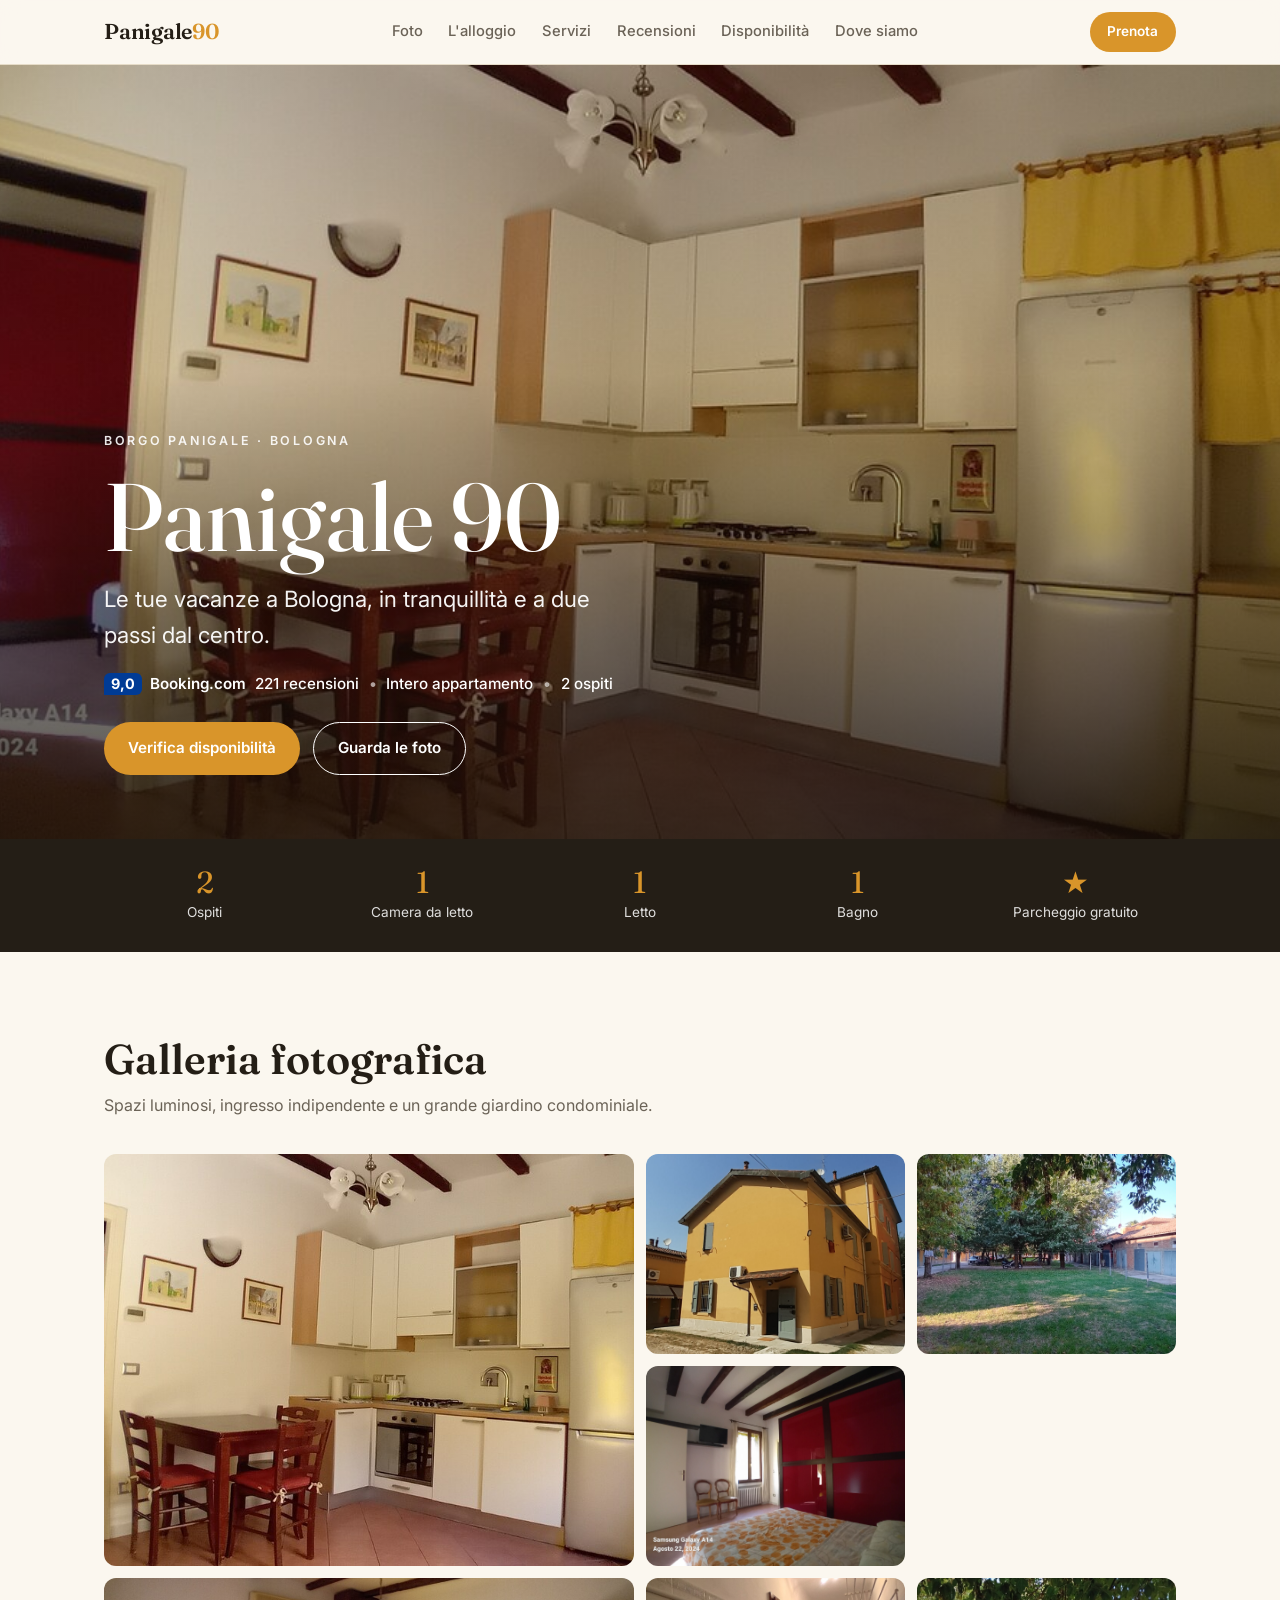
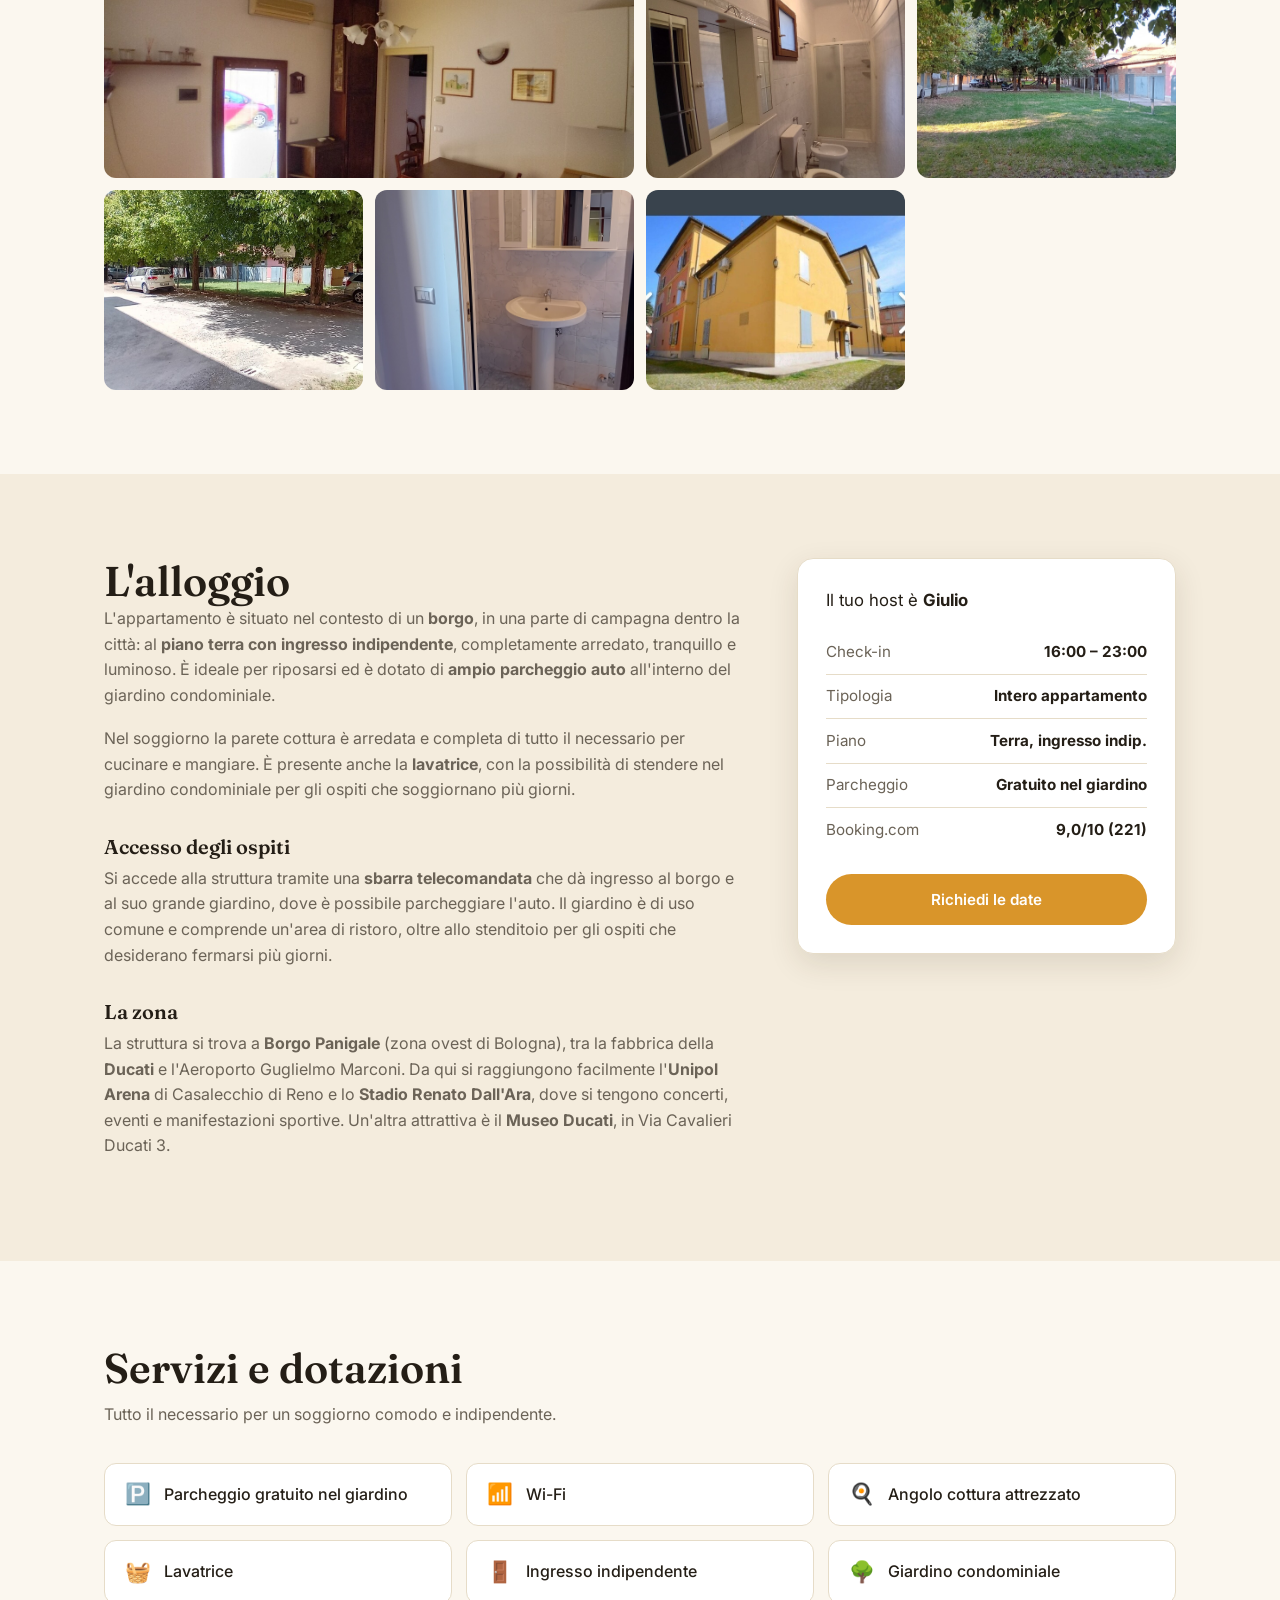
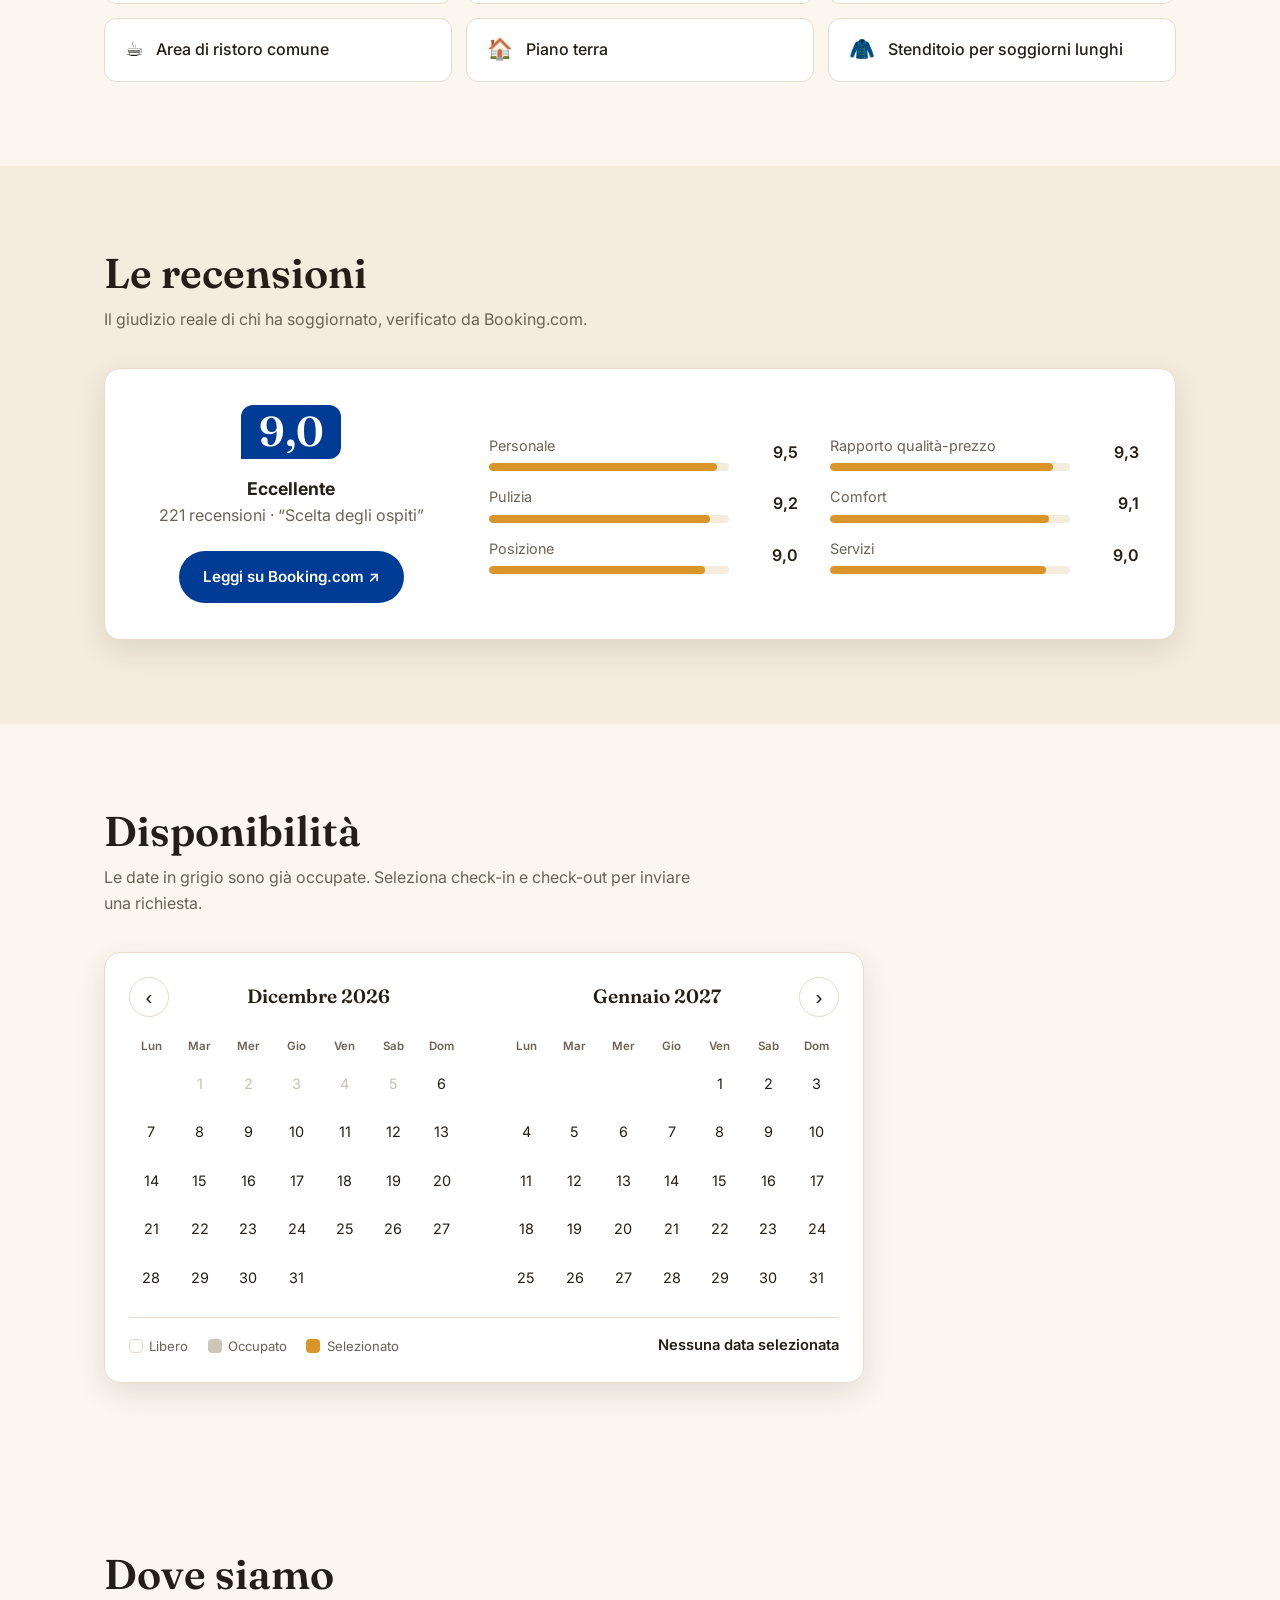
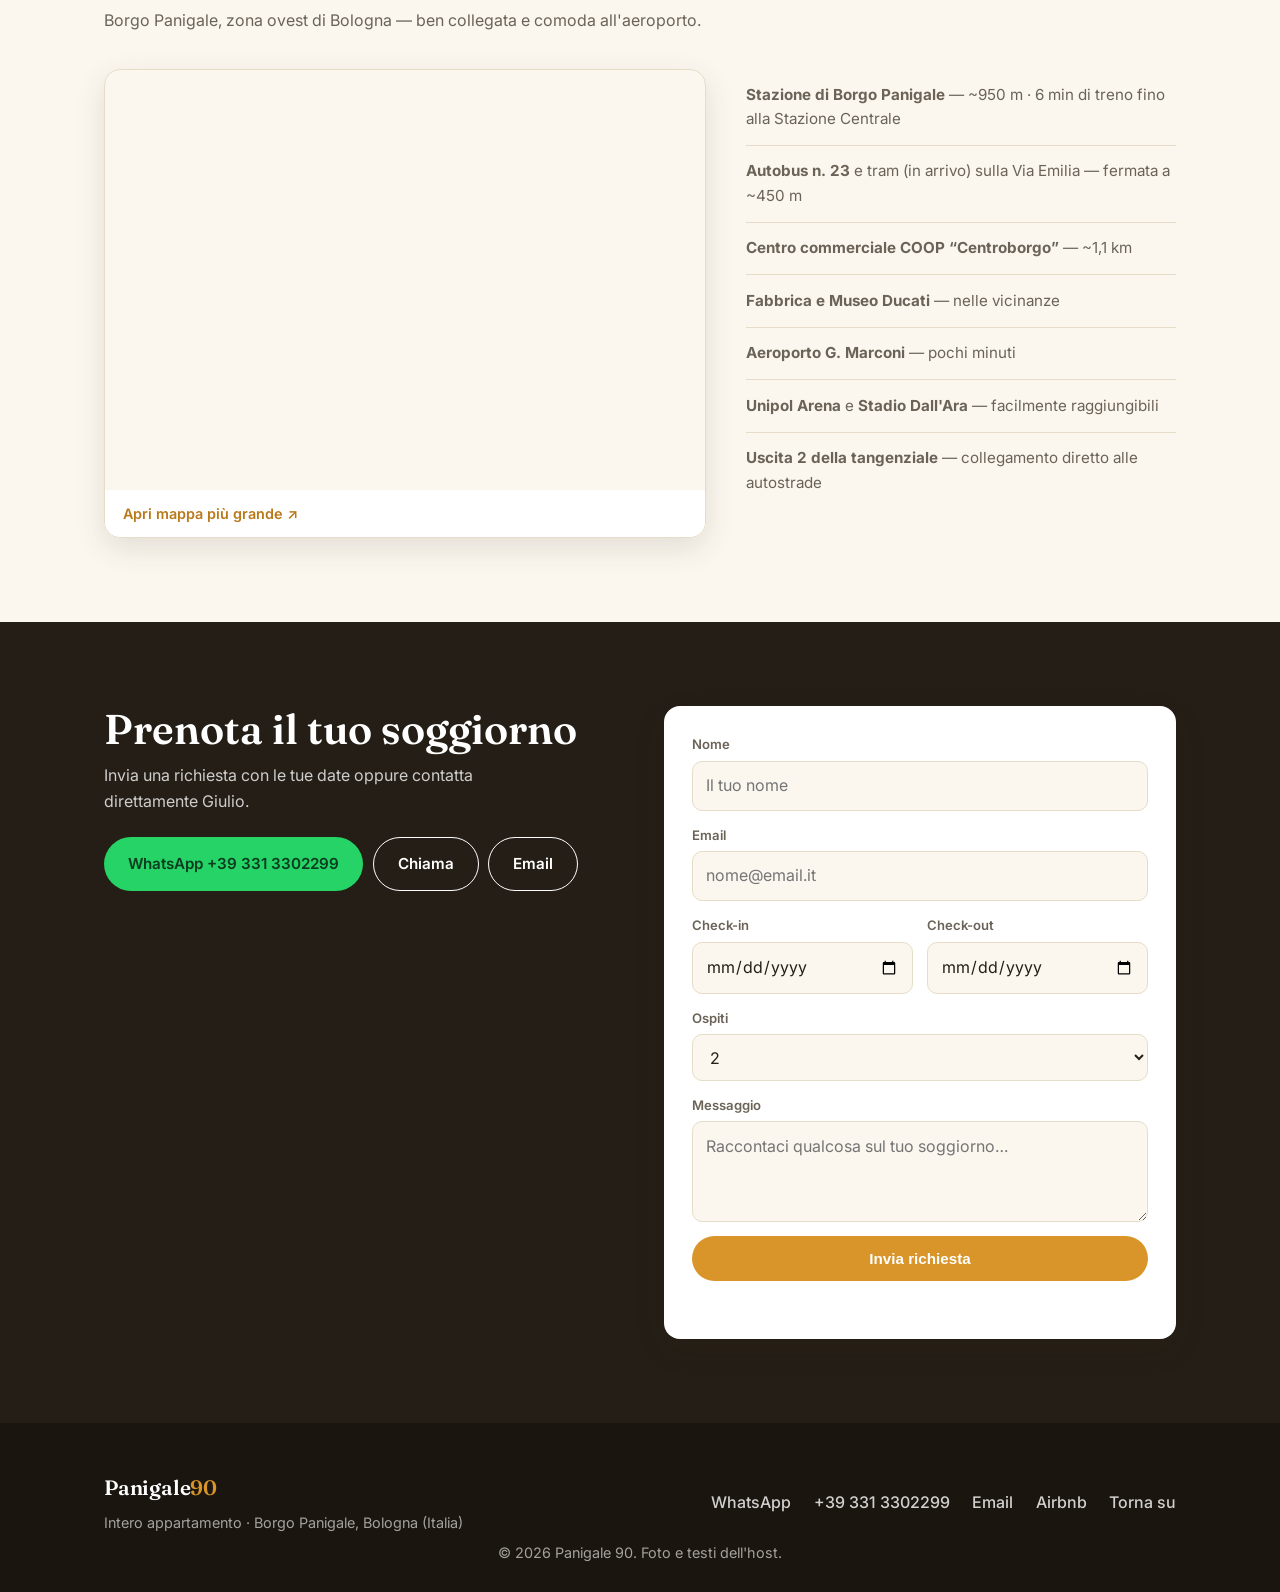
==== commit 88dde665: "Rimuovo il pulsante e il riferimento a Prenota su Airbnb" ====
--- a/index.html
+++ b/index.html
@@ -192,13 +192,12 @@
     <div class="container book">
       <div class="book__intro">
         <h2 class="section__title">Prenota il tuo soggiorno</h2>
-        <p>Invia una richiesta con le tue date oppure contatta direttamente Giulio. Puoi anche prenotare su Airbnb.</p>
+        <p>Invia una richiesta con le tue date oppure contatta direttamente Giulio.</p>
         <div class="book__contacts">
           <a class="btn btn--wa" href="https://wa.me/393313302299" target="_blank" rel="noopener">WhatsApp +39 331 3302299</a>
           <a class="btn btn--ghost" href="tel:+393313302299">Chiama</a>
           <a class="btn btn--ghost" href="mailto:giulio.saladini@alice.it">Email</a>
         </div>
-        <a class="btn btn--airbnb" href="https://www.airbnb.com/rooms/994075475181136624" target="_blank" rel="noopener">Prenota su Airbnb ↗</a>
       </div>
       <form class="book__form" id="bookForm">
         <div class="field">
@@ -256,7 +255,6 @@
     <button class="lb-nav lb-next" id="lbNext" aria-label="Successiva">›</button>
   </div>
 
-  <script src="js/availability.js"></script>
   <script src="js/main.js"></script>
 </body>
 </html>
